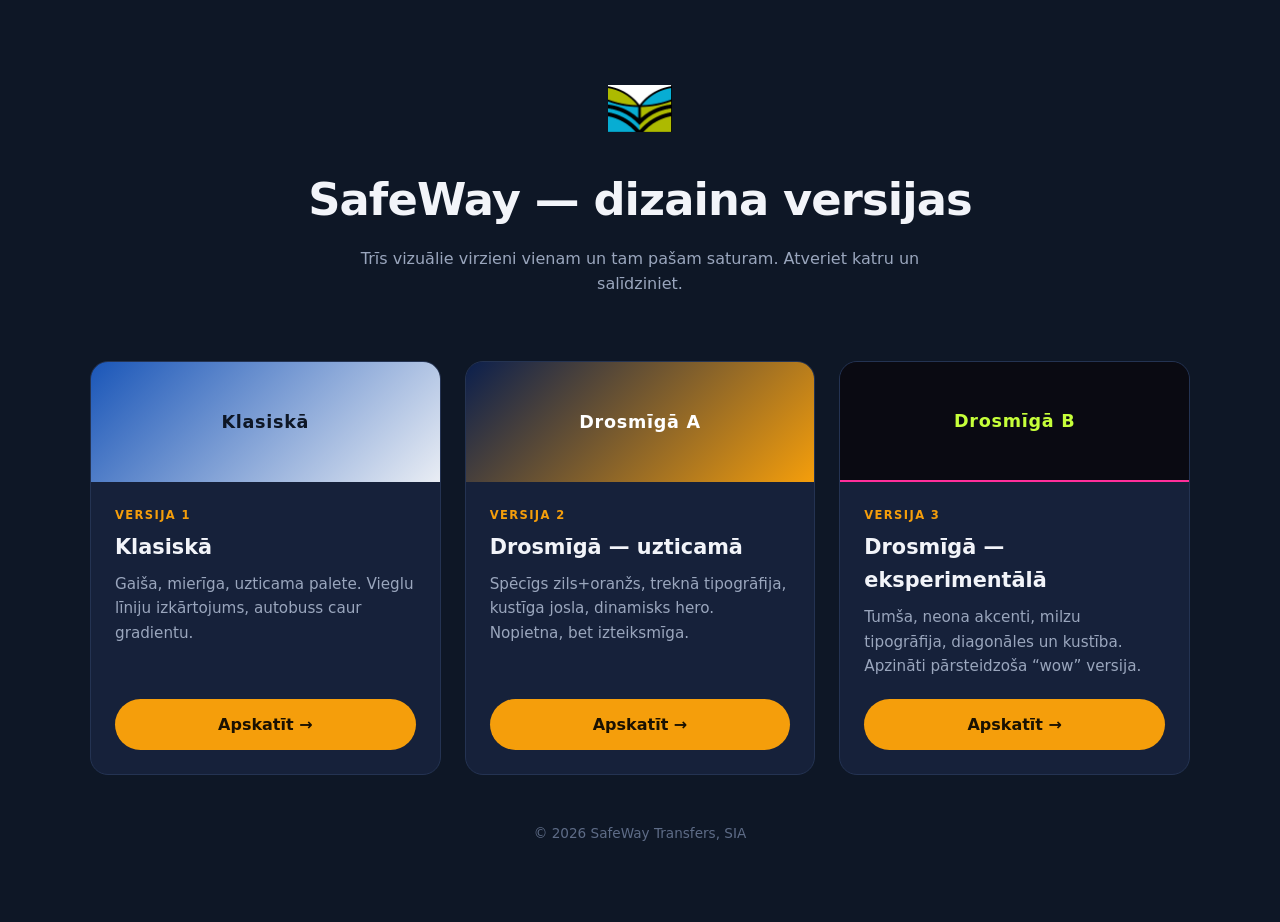
==== versijas.html @ 1d0ba5cc "Pievienotas 2 drosmīgās dizaina versijas + izvēles lapa - index-bold-a.html / styles-bold-a.css — dr" ====
<!DOCTYPE html>
<html lang="lv">
<head>
  <meta charset="UTF-8" />
  <meta name="viewport" content="width=device-width, initial-scale=1.0" />
  <title>SafeWay — dizaina versijas</title>
  <style>
    * { box-sizing: border-box; margin: 0; padding: 0; }
    body {
      font-family: "Segoe UI", system-ui, -apple-system, Roboto, Helvetica, Arial, sans-serif;
      background: #0e1726; color: #f2f4f9; line-height: 1.6;
      min-height: 100vh; padding: clamp(2rem, 6vw, 5rem) 1.25rem;
      -webkit-font-smoothing: antialiased;
    }
    .wrap { width: min(100%, 1100px); margin-inline: auto; }
    .head { text-align: center; margin-bottom: clamp(2.5rem, 6vw, 4rem); }
    .head img { width: 64px; height: 64px; object-fit: contain; margin-bottom: 1rem; }
    .head h1 { font-size: clamp(1.8rem, 5vw, 2.8rem); font-weight: 900; letter-spacing: -0.02em; }
    .head p { color: #9aa6bd; margin-top: 0.6rem; max-width: 560px; margin-inline: auto; }
    .grid { display: grid; grid-template-columns: repeat(auto-fit, minmax(280px, 1fr)); gap: 1.5rem; }
    .card {
      display: flex; flex-direction: column;
      background: #16213a; border: 1px solid #243352; border-radius: 18px;
      overflow: hidden; transition: transform 0.18s ease, border-color 0.18s ease;
    }
    .card:hover { transform: translateY(-6px); border-color: #f59e0b; }
    .swatch { height: 120px; display: flex; align-items: center; justify-content: center; font-weight: 900; font-size: 1.1rem; letter-spacing: 0.04em; }
    .sw-classic { background: linear-gradient(135deg, #1a56b8, #e9edf4); color: #0e1726; }
    .sw-a { background: linear-gradient(135deg, #0b1f4d, #f59e0b); color: #fff; }
    .sw-b { background: #0a0a12; color: #c6ff3a; border-bottom: 2px solid #ff2e9a; }
    .card-body { padding: 1.5rem; display: flex; flex-direction: column; flex: 1; }
    .tag { font-size: 0.72rem; text-transform: uppercase; letter-spacing: 0.12em; color: #f59e0b; font-weight: 800; margin-bottom: 0.4rem; }
    .card-body h2 { font-size: 1.3rem; font-weight: 800; margin-bottom: 0.5rem; }
    .card-body p { color: #9aa6bd; font-size: 0.95rem; flex: 1; }
    .card-body a {
      display: inline-flex; align-items: center; justify-content: center;
      margin-top: 1.3rem; padding: 0.8rem 1.4rem; border-radius: 999px;
      background: #f59e0b; color: #1a1102; font-weight: 800; text-decoration: none;
      transition: background 0.15s ease;
    }
    .card-body a:hover { background: #d97706; }
    .foot { text-align: center; color: #5e6c87; font-size: 0.85rem; margin-top: 3rem; }
  </style>
</head>
<body>
  <div class="wrap">
    <header class="head">
      <img src="swt2.png" alt="SafeWay logo" />
      <h1>SafeWay — dizaina versijas</h1>
      <p>Trīs vizuālie virzieni vienam un tam pašam saturam. Atveriet katru un salīdziniet.</p>
    </header>

    <div class="grid">
      <div class="card">
        <div class="swatch sw-classic">Klasiskā</div>
        <div class="card-body">
          <span class="tag">Versija 1</span>
          <h2>Klasiskā</h2>
          <p>Gaiša, mierīga, uzticama palete. Vieglu līniju izkārtojums, autobuss caur gradientu.</p>
          <a href="index.html">Apskatīt →</a>
        </div>
      </div>

      <div class="card">
        <div class="swatch sw-a">Drosmīgā A</div>
        <div class="card-body">
          <span class="tag">Versija 2</span>
          <h2>Drosmīgā — uzticamā</h2>
          <p>Spēcīgs zils+oranžs, treknā tipogrāfija, kustīga josla, dinamisks hero. Nopietna, bet izteiksmīga.</p>
          <a href="index-bold-a.html">Apskatīt →</a>
        </div>
      </div>

      <div class="card">
        <div class="swatch sw-b">Drosmīgā B</div>
        <div class="card-body">
          <span class="tag">Versija 3</span>
          <h2>Drosmīgā — eksperimentālā</h2>
          <p>Tumša, neona akcenti, milzu tipogrāfija, diagonāles un kustība. Apzināti pārsteidzoša “wow” versija.</p>
          <a href="index-bold-b.html">Apskatīt →</a>
        </div>
      </div>
    </div>

    <p class="foot">© 2026 SafeWay Transfers, SIA</p>
  </div>
</body>
</html>
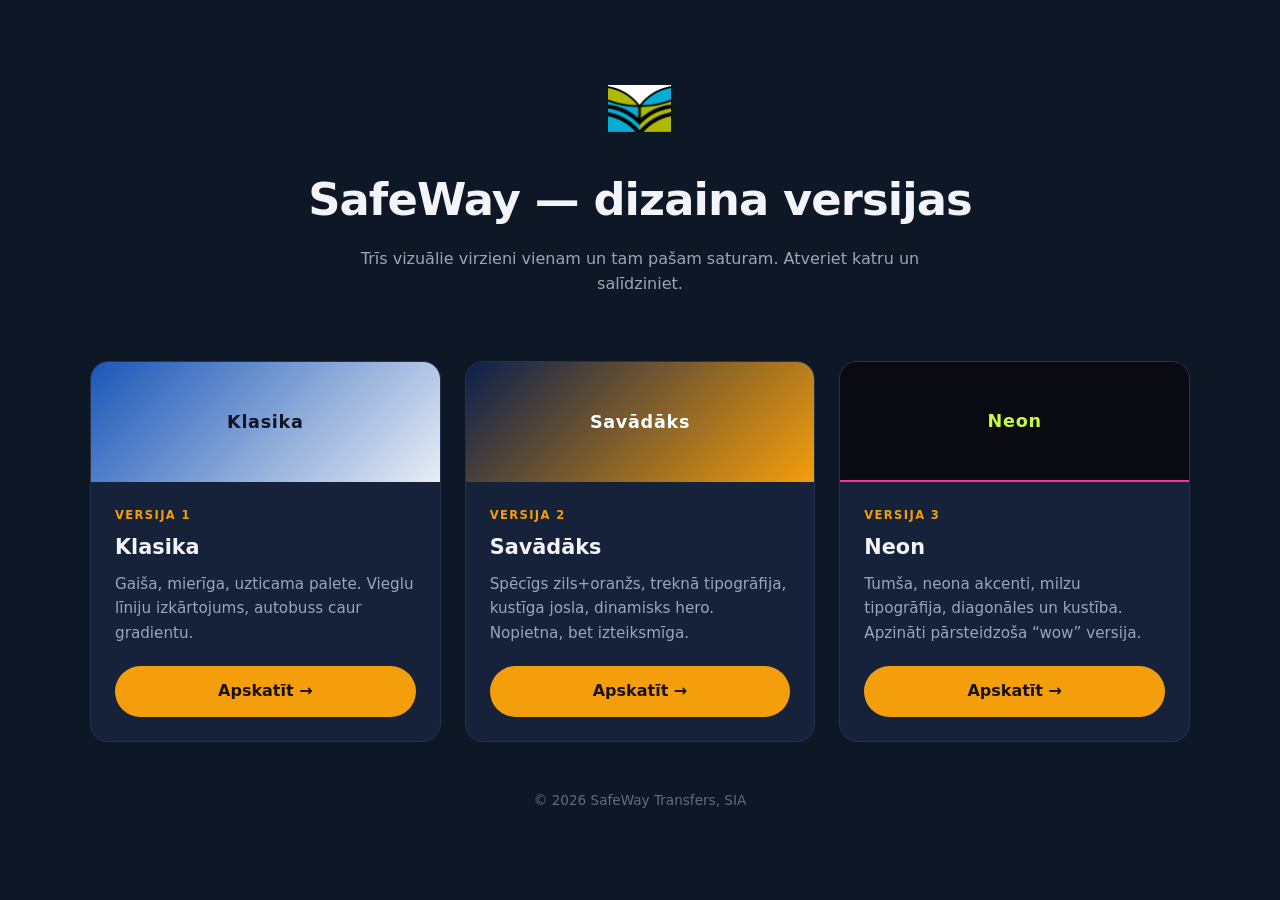
==== commit ec2425b7: "Pārsauktas versijas: Klasika / Savādāks / Neon Tikai redzamie nosaukumi izvēles lapā; failu nosaukum" ====
--- a/versijas.html
+++ b/versijas.html
@@ -52,30 +52,30 @@
 
     <div class="grid">
       <div class="card">
-        <div class="swatch sw-classic">Klasiskā</div>
+        <div class="swatch sw-classic">Klasika</div>
         <div class="card-body">
           <span class="tag">Versija 1</span>
-          <h2>Klasiskā</h2>
+          <h2>Klasika</h2>
           <p>Gaiša, mierīga, uzticama palete. Vieglu līniju izkārtojums, autobuss caur gradientu.</p>
           <a href="index.html">Apskatīt →</a>
         </div>
       </div>
 
       <div class="card">
-        <div class="swatch sw-a">Drosmīgā A</div>
+        <div class="swatch sw-a">Savādāks</div>
         <div class="card-body">
           <span class="tag">Versija 2</span>
-          <h2>Drosmīgā — uzticamā</h2>
+          <h2>Savādāks</h2>
           <p>Spēcīgs zils+oranžs, treknā tipogrāfija, kustīga josla, dinamisks hero. Nopietna, bet izteiksmīga.</p>
           <a href="index-bold-a.html">Apskatīt →</a>
         </div>
       </div>
 
       <div class="card">
-        <div class="swatch sw-b">Drosmīgā B</div>
+        <div class="swatch sw-b">Neon</div>
         <div class="card-body">
           <span class="tag">Versija 3</span>
-          <h2>Drosmīgā — eksperimentālā</h2>
+          <h2>Neon</h2>
           <p>Tumša, neona akcenti, milzu tipogrāfija, diagonāles un kustība. Apzināti pārsteidzoša “wow” versija.</p>
           <a href="index-bold-b.html">Apskatīt →</a>
         </div>
